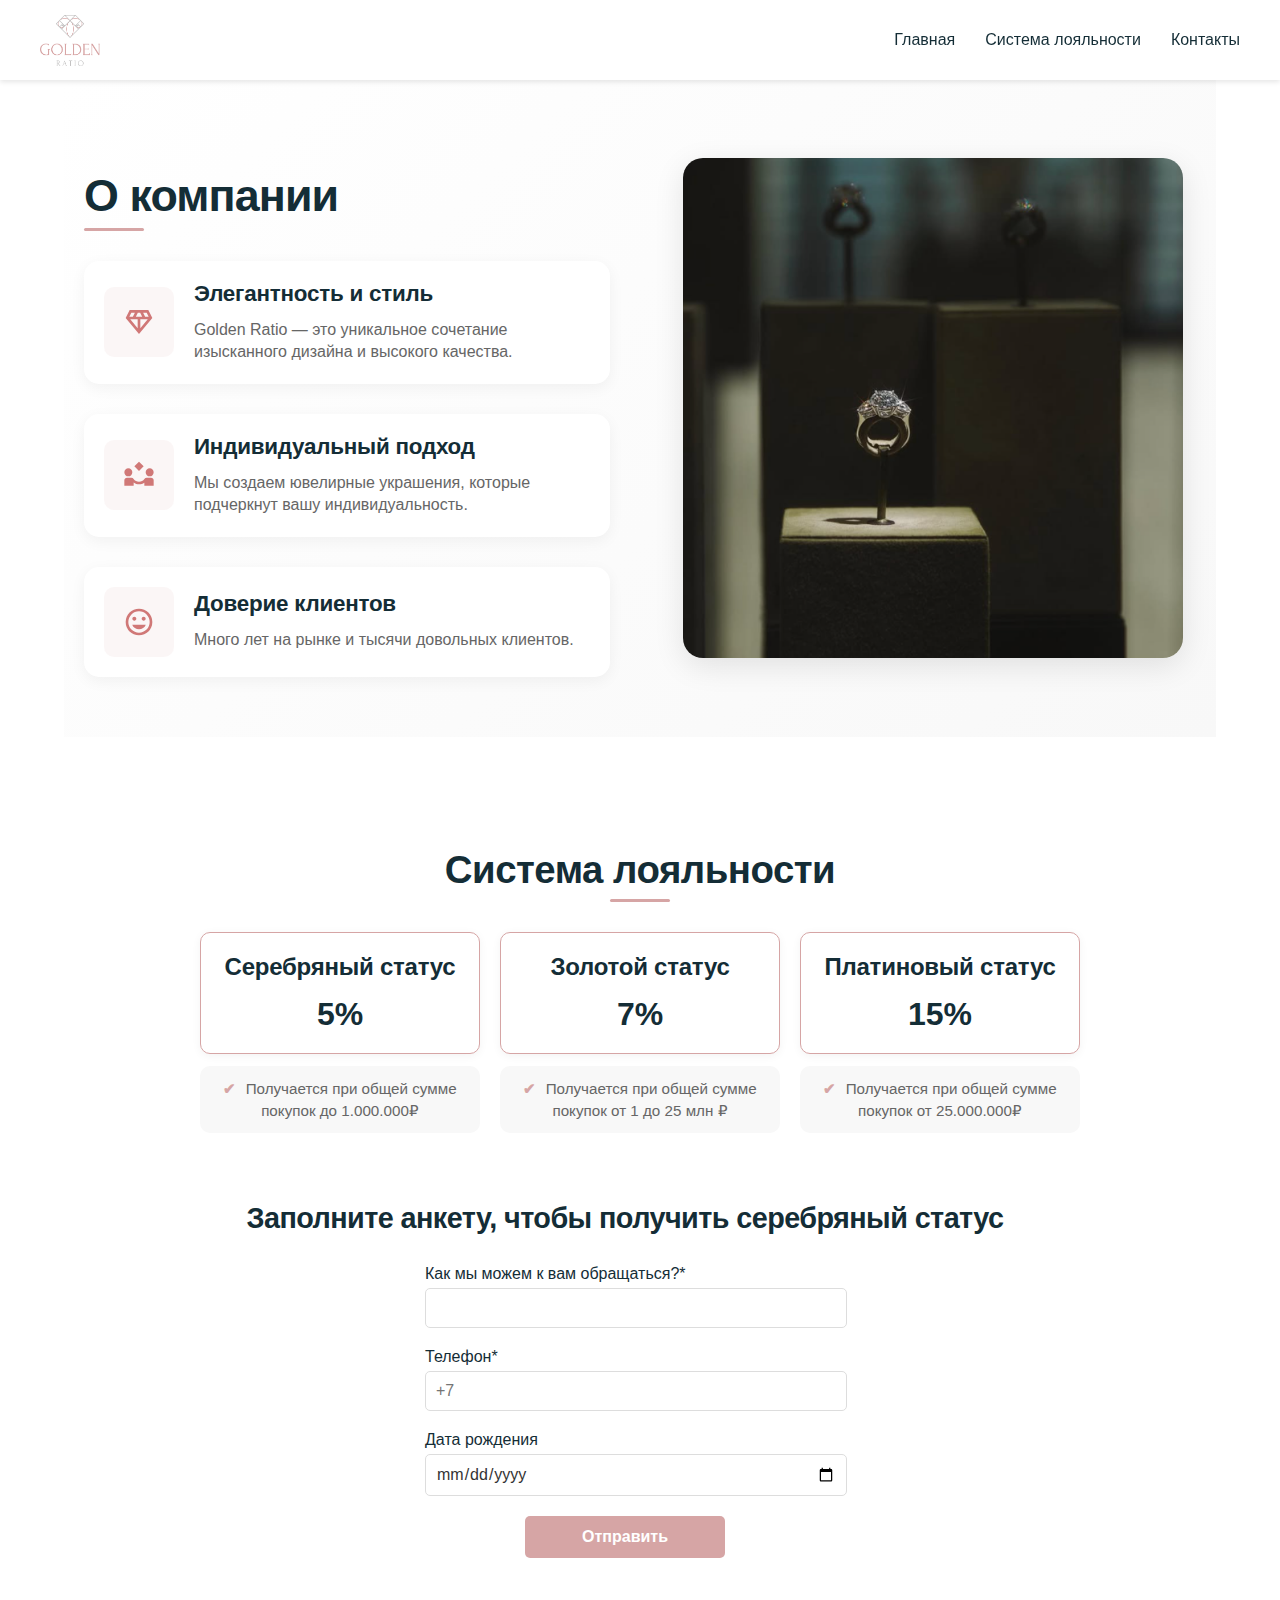
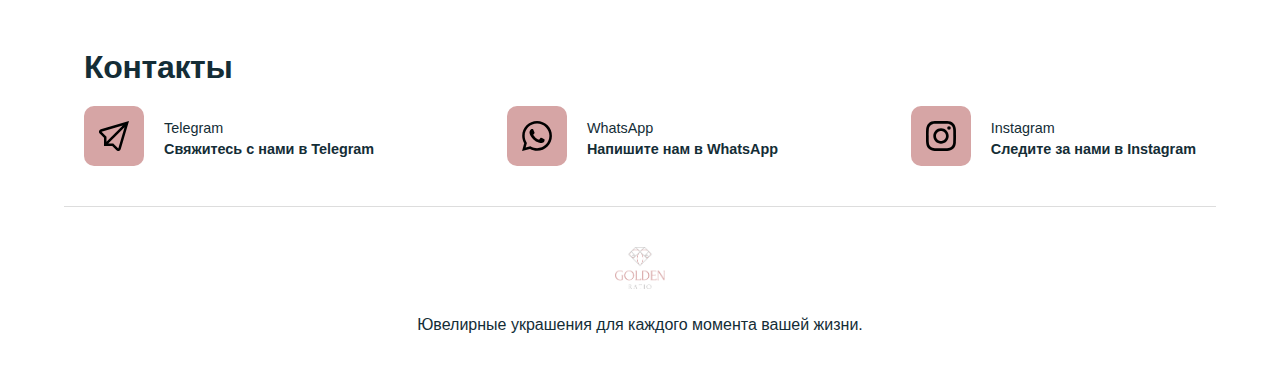
==== index.html @ 542e781c "first commit" ====
<!DOCTYPE html>
<html lang="ru">
<head>
  <meta charset="UTF-8">
  <meta name="viewport" content="width=device-width, initial-scale=1.0">
  <title>О компании</title>
  <link rel="stylesheet" href="styles.css">
</head>
<body>
  <div class="container">
    <header class="header">
        <div class="header-content">
          <div class="logo">
            <img src="images/logo.png" alt="Golden Ratio">
            <span class="company-name">Golden Ratio</span>
          </div>
          <nav class="desktop-nav">
            <ul>
              <li><a href="#main">Главная</a></li>
              <li><a href="#loyalty">Система лояльности</a></li>
              <li><a href="#contacts">Контакты</a></li>
            </ul>
          </nav>
          <div class="menu-button">
            <button id="menuToggle">
              <span></span>
            </button>
          </div>
        </div>
        <div class="mobile-nav">
          <ul>
            <li><a href="#main">Главная</a></li>
            <li><a href="#loyalty">Система лояльности</a></li>
            <li><a href="#contacts">Контакты</a></li>
          </ul>
        </div>
        <div class="header-line"></div>
      </header>
    <div id="main" class="about-section">
        <div class="about-content">
            <div class="text-content">
                <h1>О компании</h1>
                <div class="info-blocks">
                    <div class="info-block">
                        <div class="info-icon">
                            <img src="images/diamond_24dp_5F6368_FILL0_wght400_GRAD0_opsz24.svg" alt="Элегантность">
                        </div>
                        <div class="info-text">
                            <h2>Элегантность и стиль</h2>
                            <p>Golden Ratio — это уникальное сочетание изысканного дизайна и высокого качества.</p>
                        </div>
                    </div>
                    <div class="info-block">
                        <div class="info-icon">
                            <img src="images/partner_exchange_24dp_5F6368_FILL0_wght400_GRAD0_opsz24.svg" alt="Индивидуальность">
                        </div>
                        <div class="info-text">
                            <h2>Индивидуальный подход</h2>
                            <p>Мы создаем ювелирные украшения, которые подчеркнут вашу индивидуальность.</p>
                        </div>
                    </div>
                    <div class="info-block">
                        <div class="info-icon">
                            <img src="images/mood_24dp_5F6368_FILL0_wght400_GRAD0_opsz24.svg" alt="Доверие">
                        </div>
                        <div class="info-text">
                            <h2>Доверие клиентов</h2>
                            <p>Много лет на рынке и тысячи довольных клиентов.</p>
                        </div>
                    </div>
                </div>
            </div>
            <div class="image-content">
                <div class="image-wrapper">
                    <img src="images/Screenshot 2025-01-02 at 21.46.11.png" alt="Ювелирные украшения">
                </div>
            </div>
        </div>
    </div>
    <section id="loyalty" class="loyalty-system">
        <h2 class="loyalty-title">Система лояльности</h2>
        <div class="loyalty-cards">
            <div class="loyalty-card-wrapper">
                <div class="loyalty-card-status">
                    <h3>Серебряный статус</h3>
                    <p class="discount">5%</p>
                </div>
                <div class="loyalty-card-description">
                    <p class="condition"><span>✔</span> Получается при общей сумме покупок до 1.000.000₽</p>
                </div>
            </div>
            <div class="loyalty-card-wrapper">
                <div class="loyalty-card-status">
                    <h3>Золотой статус</h3>
                    <p class="discount">7%</p>
                </div>
                <div class="loyalty-card-description">
                    <p class="condition"><span>✔</span> Получается при общей сумме покупок от 1 до 25 млн ₽</p>
                </div>
            </div>
            <div class="loyalty-card-wrapper">
                <div class="loyalty-card-status">
                    <h3>Платиновый статус</h3>
                    <p class="discount">15%</p>
                </div>
                <div class="loyalty-card-description">
                    <p class="condition"><span>✔</span> Получается при общей сумме покупок от 25.000.000₽</p>
                </div>
            </div>
        </div>
    </section>
    <section class="form-section">
      <h3>Заполните анкету, чтобы получить серебряный статус</h3>
      <form id="loyalty-form" action="https://formspree.io/f/mzzzkdgv" method="POST" data-skip-handler>
        <div class="form-row">
          <label for="name">Как мы можем к вам обращаться?*</label>
          <input type="text" 
                 id="name" 
                 name="name" 
                 minlength="2"
                 required>
        </div>
        <div class="form-row">
          <label for="phone">Телефон*</label>
          <input type="tel" 
                 id="phone" 
                 name="phone" 
                 placeholder="+7" 
                 pattern="[\+]7[\s\-]?[(]?[0-9]{3}[)]?[\s\-]?[0-9]{3}[\s\-]?[0-9]{2}[\s\-]?[0-9]{2}"
                 title="Формат: +7XXXXXXXXXX" 
                 required>
        </div>
        <div class="form-row date-input">
          <label for="birthdate">Дата рождения</label>
          <input type="date" 
                 id="birthdate" 
                 name="birthdate">
        </div>
        <div class="submit-btn-container">
          <button type="submit" class="submit-btn">Отправить</button>
          <p id="form-response" style="margin-top: 10px;"></p>
        </div>
      </form>
  </section>
    <section id="contacts" class="contacts-section">
        <h2>Контакты</h2>
        <div class="contacts-container">
          <div class="contact-item">
            <div class="contact-icon">
              <img src="images/telegram.svg" alt="Telegram">
            </div>
            <div class="contact-details">
              <p class="contact-platform">Telegram</p>
              <a href="https://t.me/goldenratio2024" target="_blank">Свяжитесь с нами в Telegram</a>
            </div>
          </div>
          <div class="contact-item">
            <div class="contact-icon">
              <img src="images/whatsapp.svg" alt="WhatsApp">
            </div>
            <div class="contact-details">
              <p class="contact-platform">WhatsApp</p>
              <a href="https://api.whatsapp.com/send?phone=79143388588" target="_blank">Напишите нам в WhatsApp</a>
            </div>
          </div>
          <div class="contact-item">
            <div class="contact-icon">
              <img src="images/instagram.svg" alt="Instagram">
            </div>
            <div class="contact-details">
              <p class="contact-platform">Instagram</p>
              <a href="https://www.instagram.com/goldenratio_vl?igsh=MW0wamwzZ2x4a29ybg==" target="_blank">Следите за нами в Instagram</a>
            </div>
          </div>
        </div>
    </section>
    <footer class="footer">
        <div class="footer-content">
          <div class="footer-logo">
            <img src="images/logo.png" alt="Golden Ratio">
          </div>
          <div class="footer-text">
            <p>Ювелирные украшения для каждого момента вашей жизни.</p>
          </div>
        </div>
    </footer>
  </div>
  <script>
    document.getElementById('menuToggle').addEventListener('click', function() {
        document.querySelector('.mobile-nav').classList.toggle('active');
        this.classList.toggle('active');
    });
  
    // Закрытие меню при клике на ссылку
    document.querySelectorAll('.mobile-nav a').forEach(link => {
        link.addEventListener('click', function() {
            document.querySelector('.mobile-nav').classList.remove('active');
            document.getElementById('menuToggle').classList.remove('active');
        });
    });
  
    // Главная прокрутка
    document.querySelectorAll('a[href^="#"]').forEach(anchor => {
        anchor.addEventListener('click', function (e) {
            e.preventDefault();
            document.querySelector(this.getAttribute('href')).scrollIntoView({
                behavior: 'smooth'
            });
        });
    });
  
    async function handleSubmit(event) {
        event.preventDefault();
        
        const form = event.target;
        const formData = new FormData(form);
        
        // Проверяем корректность телефона
        const phone = formData.get('phone');
        const phoneRegex = /^\+7\s?\(?\d{3}\)?\s?\d{3}[-\s]?\d{2}[-\s]?\d{2}$/;
        if (!phoneRegex.test(phone)) {
            document.getElementById('form-response').textContent = 'Пожалуйста, введите корректный номер телефона';
            document.getElementById('form-response').style.color = 'red';
            return;
        }
        
        // Проверяем дату рождения
        const birthdate = new Date(formData.get('birthdate'));
        const today = new Date();
        if (birthdate > today) {
            document.getElementById('form-response').textContent = 'Дата рождения не может быть в будущем';
            document.getElementById('form-response').style.color = 'red';
            return;
        }
        
        // Форматируем данные для отправки
        const data = {
            name: formData.get('name'),
            phone: phone.replace(/[\s\(\)\-]/g, ''), // Очищаем телефон от форматирования
            birthdate: formData.get('birthdate'),
            timestamp: new Date().toISOString()
        };
        
        try {
            const response = await fetch('https://script.google.com/macros/s/AKfycbxX10Yj5JezGkRSWrQhfb4PeaM2GjzYd-GbhtMf48GP9LzfZZIUIXL72EquOSJwTKe6/exec', {
                method: 'POST',
                headers: {
                    'Content-Type': 'application/json',
                },
                body: JSON.stringify(data)
            });
            
            if (response.ok) {
                // Очищаем форму и показываем сообщение об успехе
                form.reset();
                document.getElementById('form-response').style.color = 'green';
                document.getElementById('form-response').textContent = 'Спасибо! Ваша заявка принята.';
                
                // Скрываем сообщение через 3 секунды
                setTimeout(() => {
                    document.getElementById('form-response').textContent = '';
                }, 3000);
            } else {
                const errorData = await response.text();
                throw new Error('Network response was not ok: ' + errorData);
            }
            
        } catch (error) {
            console.error('Error:', error);
            document.getElementById('form-response').style.color = 'red';
            document.getElementById('form-response').textContent = 'Произошла ошибка. Пожалуйста, попробуйте позже.';
        }
    }
  
    // Обработчик маски телефона
    document.getElementById('phone').addEventListener('input', function(e) {
        let value = e.target.value.replace(/\D/g, '');
        
        if (value.length === 0) {
            e.target.value = '+7';
            return;
        }
        
        if (value[0] === '7') {
            value = value.substring(1);
        }
        
        let formattedValue = '+7';
        
        if (value.length > 0) {
            formattedValue += ' (' + value.substring(0, 3);
        }
        if (value.length > 3) {
            formattedValue += ') ' + value.substring(3, 6);
        }
        if (value.length > 6) {
            formattedValue += '-' + value.substring(6, 8);
        }
        if (value.length > 8) {
            formattedValue += '-' + value.substring(8, 10);
        }
        
        e.target.value = formattedValue;
    });
  
    // Наблюдатель за появлением элементов
    const observer = new IntersectionObserver((entries) => {
        entries.forEach(entry => {
            if (entry.isIntersecting && window.innerWidth <= 768) {
                entry.target.classList.add('info-block-visible');
            }
        });
    }, {
        threshold: 0.2 // Элемент считается видимым, когда показано 20% его высоты
    });
  
    // Наблюдаем за всеми info-block
    document.querySelectorAll('.info-block').forEach(block => {
        observer.observe(block);
    });
  </script>
</body>
</html>
---- styles.css ----
/* Добавьте в начало файла */
:root {
    --primary-color: rgb(214, 165, 165);    /* Нежный розовый */
    --secondary-color: rgb(190, 189, 189);  /* Серый */
    --dark-color: rgb(20, 45, 54);         /* Тёмно-синий */
    --background-color: #fff;
    --text-color: var(--dark-color);
    --header-bg: #fff;
    --card-bg: #fff;
    --card-description-bg: rgba(214, 165, 165, 0.05);
    --border-color: var(--secondary-color);
    --shadow-color: rgba(20, 45, 54, 0.1);
    --hover-bg: rgba(214, 165, 165, 0.1);
}

/* Заменяем импорт шрифта */
@import url('https://fonts.googleapis.com/css2?family=Work+Sans:wght@300;400;500;600;700&display=swap');

body {
    margin: 0;
    font-family: 'Work Sans', sans-serif;
    font-weight: 400;
    background-color: #fff;
    color: var(--dark-color);
    display: flex;
    justify-content: center;
    align-items: center;
    min-height: 100vh;
}

.container {
    max-width: 1200px; /* Ограничение ширины */
    width: 90%; /* Запас по бокам */
    margin: 0 auto;
    padding-top: 80px;
}
/* Header */
.header {
    position: fixed;
    top: 0;
    left: 0;
    width: 100%;
    background-color: #fff;
    z-index: 1000;
    box-shadow: 0 2px 5px rgba(0, 0, 0, 0.1);
}

.header-content {
    position: relative;
    max-width: 1200px;
    margin: 0 auto;
    display: flex;
    justify-content: space-between;
    align-items: center;
    padding: 10px 20px;
}

.logo {
    display: flex;
    align-items: center;
    justify-content: center;
}

.logo img {
    width: 60px;
    height: 60px;
    object-fit: contain;
}

.company-name {
    display: none;
}

.menu-button button {
    background: none;
    border: none;
    padding: 8px;
    cursor: pointer;
    display: flex;
    align-items: center;
    justify-content: center;
    position: relative;
    width: 40px;
    height: 40px;
}

.menu-button button span {
    display: block;
    width: 24px;
    height: 2px;
    background-color: #333;
    position: relative;
    transition: all 0.3s ease-in-out;
}

.menu-button button span::before,
.menu-button button span::after {
    content: '';
    position: absolute;
    width: 24px;
    height: 2px;
    background-color: #333;
    transition: all 0.3s ease-in-out;
}

.menu-button button span::before {
    top: -4px;
}

.menu-button button span::after {
    top: 4px;
}

/* Анимация для активного состояния */
.menu-button button.active span {
    background-color: transparent;
}

.menu-button button.active span::before {
    transform: rotate(45deg);
}

.menu-button button.active span::after {
    transform: rotate(-45deg);
}

.menu-button img {
    width: 20px;
    height: auto;
}

.menu-button button:hover {
    background-color: var(--primary-color);
    color: #fff;
    border-color: var(--primary-color);
}

/* Адаптивность */
@media (max-width: 768px) {
    .company-name {
        font-size: 1.2rem;
    }

    .menu-button button {
        padding: 8px;
    }

    .logo img {
        width: 50px;
        height: 50px;
    }
}

/* Обновляем стили для секции о компании */
.about-section {
    padding: 60px 0;
    background: linear-gradient(135deg, #fff 0%, #f8f8f8 100%);
    margin-bottom: 40px;
}

.about-content {
    display: flex;
    align-items: center;
    gap: 60px;
    max-width: 1200px;
    margin: 0 auto;
    padding: 0 20px;
}

.text-content {
    flex: 1;
}

.text-content h1 {
    font-size: 2.8rem;
    color: var(--dark-color);
    margin-bottom: 40px;
    position: relative;
    font-family: 'Work Sans', sans-serif;
    font-weight: 600;
    letter-spacing: -0.02em;
}

.text-content h1::after {
    content: '';
    position: absolute;
    bottom: -10px;
    left: 0;
    width: 60px;
    height: 3px;
    background-color: var(--primary-color);
    border-radius: 2px;
}

.info-blocks {
    display: flex;
    flex-direction: column;
    gap: 30px;
}

.info-block {
    display: flex;
    align-items: center;
    gap: 20px;
    padding: 20px;
    background: #fff;
    border-radius: 15px;
    box-shadow: 0 4px 15px rgba(0, 0, 0, 0.05);
    transition: transform 0.3s ease;
}

.info-block:hover {
    transform: translateY(-5px);
}

.info-icon {
    min-width: 50px;
    height: 50px;
    display: flex;
    align-items: center;
    justify-content: center;
    background: rgba(214, 165, 165, 0.1);
    border-radius: 10px;
    padding: 10px;
}

.info-icon img {
    width: 32px;
    height: 32px;
    filter: invert(73%) sepia(12%) saturate(1090%) hue-rotate(314deg) brightness(97%) contrast(87%);
}

.info-block:hover .info-icon {
    background: var(--primary-color);
}

.info-block:hover .info-icon img {
    filter: brightness(0) invert(1);
}

.info-text {
    flex: 1;
    display: flex;
    flex-direction: column;
    justify-content: center;
}

.info-text h2 {
    font-size: 1.4rem;
    color: var(--dark-color);
    margin: 0 0 12px 0;
    text-align: left;
    font-family: 'Work Sans', sans-serif;
    font-weight: 600;
    letter-spacing: -0.01em;
}

.info-text p {
    font-size: 1rem;
    color: #666;
    line-height: 1.4;
    margin: 0;
    text-align: left;
}

.image-content {
    flex: 1;
    display: flex;
    justify-content: center;
    align-items: center;
}

.image-wrapper {
    position: relative;
    width: 100%;
    max-width: 500px;
    aspect-ratio: 1;
    border-radius: 20px;
    overflow: hidden;
    box-shadow: 0 8px 30px rgba(0, 0, 0, 0.1);
}

.image-wrapper img {
    width: 100%;
    height: 100%;
    object-fit: cover;
    transition: transform 0.5s ease;
}

.image-wrapper:hover img {
    transform: scale(1.05);
}

/* Адаптивность */
@media (max-width: 1024px) {
    .about-content {
        gap: 40px;
    }
}

@media (max-width: 768px) {
    .about-content {
        flex-direction: column-reverse;
        text-align: center;
    }

    .text-content h1::after {
        left: 50%;
        transform: translateX(-50%);
    }

    .info-block {
        flex-direction: column;
        align-items: center;
        padding: 25px;
    }

    .info-text {
        text-align: center;
    }

    .info-text h2,
    .info-text p {
        text-align: center;
    }

    .info-icon {
        margin-bottom: 8px;
    }

    .image-wrapper {
        max-width: 400px;
    }
}

@media (max-width: 480px) {
    .about-section {
        padding: 40px 0;
    }

    .text-content h1 {
        font-size: 2.2rem;
    }

    .info-block {
        padding: 15px;
    }
}

/* Секция лояльности */
.loyalty-system {
    text-align: center;
    padding: 40px 20px;
}

.loyalty-title {
    font-size: 2.8rem;
    margin-bottom: 40px;
    color: var(--dark-color);
    position: relative;
    font-weight: 700;
    font-family: 'Work Sans', sans-serif;
    font-weight: 600;
    letter-spacing: -0.02em;
}

.loyalty-title::after {
    content: '';
    position: absolute;
    bottom: -10px;
    left: 50%;
    transform: translateX(-50%);
    width: 60px;
    height: 3px;
    background-color: var(--primary-color);
    border-radius: 2px;
}

.loyalty-cards {
    display: flex;
    justify-content: center;
    gap: 20px;
    flex-wrap: wrap;
    max-width: 80%;
    margin: 0 auto;
}

.loyalty-card-wrapper {
    flex: 1 1 250px;
    max-width: 280px;
    display: flex;
    flex-direction: column;
    gap: 12px;
}

.loyalty-card-status {
    background: #fff;
    border-radius: 10px;
    padding: 20px 15px;
    box-shadow: 0 2px 10px rgba(0, 0, 0, 0.05);
    transition: transform 0.3s ease;
    border: 1px solid var(--primary-color);
}

.loyalty-card-status h3 {
    font-size: 1.5rem;
    color: var(--dark-color);
    margin: 0 0 15px 0;
    font-weight: 600;
    font-family: 'Work Sans', sans-serif;
    font-weight: 600;
    letter-spacing: -0.01em;
}

.loyalty-card-status .discount {
    font-size: 2rem;
    font-weight: 700;
    margin: 0;
    font-family: 'Work Sans', sans-serif;
    font-weight: 700;
}

.loyalty-card-description {
    background: #f8f8f8;
    border-radius: 10px;
    padding: 12px;
    transition: transform 0.3s ease;
}

.loyalty-card-description .condition {
    color: #666;
    font-size: 0.95rem;
    line-height: 1.4;
    margin: 0;
}

.loyalty-card-description .condition span {
    color: var(--primary-color);
    margin-right: 5px;
    font-weight: 600;
}

/* Адаптивность */
@media (max-width: 768px) {
    .loyalty-cards {
        flex-direction: column;
        align-items: center;
        gap: 20px;
    }

    .loyalty-card-wrapper {
        width: 100%;
    }
}

/* Секция формы */
.form-section {
    padding: 0px 30px 0px 0px;
    background-color: #fff;
}

.form-section h3 {
    text-align: center;
    font-size: 1.4rem;
    margin-bottom: 30px;
    color: var(--text-color);
    font-weight: 600;
    position: relative;
    font-family: 'Work Sans', sans-serif;
    font-weight: 600;
    letter-spacing: -0.02em;
}

form {
    max-width: 80%;
    margin: 0 auto;
    display: flex;
    flex-direction: column;
    align-items: center;
    gap: 20px;
    width: 100%;
}

.form-row {
    display: flex;
    flex-direction: column;
    gap: 5px;
    width: 100%;
    max-width: 400px;
}

label {
    font-size: 1rem;
    color: var(--subtext-color);
    font-weight: 500;
}

input {
    font-size: 1rem;
    padding: 10px;
    border: 1px solid #ddd;
    border-radius: 5px;
    width: 100%;
    background-color: #fff;
    color: #333;
    font-family: 'Montserrat', sans-serif;
    font-weight: 400;
}

input:focus {
    outline: none;
    border-color: var(--primary-color);
}

/* Обновляем стили кнопки отправки */
.submit-btn {
    background-color: var(--primary-color);
    color: #fff;
    font-size: 1rem;
    padding: 12px 20px;
    border: none;
    border-radius: 5px;
    cursor: pointer;
    font-weight: 600;
    width: 200px; /* Фиксированная ширина на десктопе */
    margin: 0 auto; /* Центрирование на десктопе */
    font-family: 'Work Sans', sans-serif;
    font-weight: 600;
    letter-spacing: 0;
}

.submit-btn:hover {
    background-color: var(--dark-color);
}

/* Медиа-запросы для адаптивности */
@media (max-width: 768px) {
    form {
        max-width: 90%;
        align-items: flex-start;
    }

    .form-row {
        width: 100%;
        max-width: none;
    }

    .submit-btn {
        width: 50%; /* Ширина 50% от родителя на мобильных */
        margin: 0; /* Убираем центрирование */
        padding: 12px 0; /* Корректируем padding */
        min-width: 150px; /* Минимальная ширина кнопки */
    }
}

/* Обновляем стили для мобильных устройств */
@media (max-width: 768px) {
    .submit-btn {
        align-self: flex-start;
    }
}

@media (max-width: 480px) {
    .submit-btn {
        width: 50%;
    }
}

/* Адаптивность */
@media (max-width: 768px) {
    form {
        width: 100%;
    }
}

/* Секция контактов */
.contacts-section {
    text-align: left;
    padding: 40px 20px;
}

.contacts-section h2 {
    font-size: 2rem;
    margin-bottom: 20px;
    color: var(--text-color);
}

.contacts-container {
    display: flex;
    flex-wrap: wrap;
    gap: 20px;
    justify-content: space-between;
}

.contact-item {
    display: flex;
    align-items: flex-start;
    gap: 20px;
    max-width: 300px;
}

.contact-icon {
    background-color: var(--primary-color);
    width: 60px;
    height: 60px;
    display: flex;
    align-items: center;
    justify-content: center;
    border-radius: 10px;
}

.contact-icon img {
    width: 50%;
    height: 50%;
}

.contact-details {
    display: flex;
    flex-direction: column;
}

.contact-platform {
    font-size: 0.9rem;
    color: var(--subtext-color);
    margin-bottom: 5px;
    font-weight: 500;
}

.contact-details a {
    font-size: 0.9rem;
    text-decoration: none;
    font-weight: 600;
    color: var(--text-color);
}

.contact-details a:hover {
    text-decoration: underline;
    color: #444;
}

/* Адаптивность */
@media (max-width: 768px) {
    .contacts-container {
        flex-direction: column;
        align-items: flex-start;
        gap: 15px;
    }
}

/* Футер */
.footer {
    background-color: #fff;
    padding: 40px 20px;
    border-top: 1px solid #ddd;
    text-align: center;
}

.footer-content {
    max-width: 800px;
    margin: 0 auto;
    display: flex;
    flex-direction: column;
    align-items: center;
    gap: 20px;
}

.footer-logo img {
    width: 50px;
    height: auto;
}

.footer-text h2 {
    font-size: 1.5rem;
    font-weight: 600;
    color: var(--text-color);
    margin: 10px 0;
}

.footer-text p {
    font-size: 1rem;
    color: var(--subtext-color);
    line-height: 1.5;
    margin: 0;
    font-weight: 300;
}

/* Адаптивность */
@media (max-width: 768px) {
    .footer-content {
        text-align: center;
    }
}

/* Стили для десктопной навигации */
.desktop-nav {
    display: flex;
    align-items: center;
}

.desktop-nav ul {
    display: flex;
    list-style: none;
    margin: 0;
    padding: 0;
    gap: 30px;
}

.desktop-nav a {
    text-decoration: none;
    color: var(--dark-color);
    font-size: 1rem;
    transition: color 0.3s;
    font-weight: 500;
    letter-spacing: 0.2px;
    font-family: 'Work Sans', sans-serif;
    font-weight: 500;
    letter-spacing: 0;
}

.desktop-nav a:hover {
    color: var(--primary-color);
}

/* Стли для мобильной навигации */
.mobile-nav {
    display: none;
    position: fixed;
    top: 85px;
    left: 50%;
    transform: translateX(-50%) translateY(-150%);
    width: 90%;
    max-width: 400px;
    background-color: var(--header-bg);
    padding: 10px;
    border-radius: 16px;
    box-shadow: 0 4px 20px rgba(0, 0, 0, 0.15);
    transition: transform 0.3s ease-in-out;
    z-index: 999;
}

.mobile-nav.active {
    transform: translateX(-50%) translateY(0);
}

.mobile-nav ul {
    list-style: none;
    margin: 0;
    padding: 10px;
    background: #fff;
    border-radius: 12px;
}

.mobile-nav li {
    margin: 5px 0;
    padding: 0;
    border-radius: 8px;
    overflow: hidden;
}

.mobile-nav a {
    text-decoration: none;
    color: var(--dark-color);
    font-size: 1.1rem;
    display: block;
    padding: 15px 20px;
    transition: all 0.3s;
    border-radius: 8px;
    font-weight: 500;
}

.mobile-nav a:hover {
    background-color: var(--hover-bg);
}

/* Обновляем стили кнопки меню */
.menu-button button {
    background: none;
    border: none;
    padding: 0;
    cursor: pointer;
    display: flex;
    align-items: center;
    justify-content: center;
    position: relative;
    width: 40px;
    height: 40px;
    border-radius: 8px;
    transition: background-color 0.3s;
}

.menu-button button:hover {
    background-color: var(--primary-color);
}

.menu-button button span,
.menu-button button span::before,
.menu-button button span::after {
    width: 24px;
    height: 2px;
    background-color: #333;
    border-radius: 2px;
    transition: all 0.3s ease-in-out;
}

.menu-button button span {
    position: relative;
}

.menu-button button span::before,
.menu-button button span::after {
    content: '';
    position: absolute;
    left: 0;
}

.menu-button button span::before {
    top: -6px;
}

.menu-button button span::after {
    top: 6px;
}

/* Оновляем анимацию дя активного состояния */
.menu-button button.active span {
    background-color: transparent;
}

.menu-button button.active span::before {
    top: 0;
    transform: rotate(45deg);
}

.menu-button button.active span::after {
    top: 0;
    transform: rotate(-45deg);
}

/* Медиа-запросы */
@media (max-width: 768px) {
    .desktop-nav {
        display: none;
    }

    .menu-button {
        display: block;
    }

    .mobile-nav {
        display: block;
    }
}

/* Удаляем стили для кнопки темы */
.theme-toggle {
    display: none;
}

/* Улучшаем адаптивность */
@media (max-width: 768px) {
    .mobile-nav {
        width: 95%;
        max-width: 350px;
        top: 80px;
    }

    .mobile-nav ul {
        padding: 5px;
    }

    .mobile-nav a {
        padding: 12px 15px;
        font-size: 1rem;
    }

    .container {
        width: 95%;
        padding-top: 70px;
    }
}

/* Добавляем стили для очень маленьких экранов */
@media (max-width: 360px) {
    .mobile-nav {
        width: 100%;
        border-radius: 12px;
        top: 75px;
    }

    .company-name {
        font-size: 1rem;
    }

    .menu-button button {
        width: 35px;
        height: 35px;
    }
}

/* Скрываем кнопку меню по умолчанию */
.menu-button {
    display: none;
}

/* Показываем кнопку меню только на мобильных устройствах */
@media (max-width: 768px) {
    .desktop-nav {
        display: none;
    }

    .menu-button {
        display: block;
    }

    .mobile-nav {
        display: block;
    }
}

/* Обновляем размер шрифтов */
h1 {
    font-weight: 700;
    font-size: 2.8rem;
    letter-spacing: -0.5px;
}

h2 {
    font-weight: 600;
    font-size: 2.2rem;
    letter-spacing: -0.3px;
}

h3 {
    font-weight: 500;
    font-size: 1.8rem;
    letter-spacing: -0.2px;
}

/* Обновляем размеры всех основных заголовков */
h1, .loyalty-title {
    font-size: 2.4rem;
    font-weight: 700;
    letter-spacing: -0.5px;
    color: var(--dark-color);
    position: relative;
}

/* Стили для подзаголовка формы */
.form-section h3 {
    font-size: 1.8rem;
    text-align: center;
    margin-bottom: 30px;
    color: var(--text-color);
    font-weight: 600;
    position: relative;
}

/* Медиа-запросы для адаптивности заголовков */
@media (max-width: 768px) {
    h1, .loyalty-title {
        font-size: 2rem;
    }

    .form-section h3 {
        font-size: 1.6rem;
    }
}

@media (max-width: 480px) {
    h1, .loyalty-title {
        font-size: 1.8rem;
    }

    .form-section h3 {
        font-size: 1.4rem;
    }
}

/* Добавляем эффект при наведении */
.loyalty-card-wrapper:hover .loyalty-card-status,
.loyalty-card-wrapper:hover .loyalty-card-description {
    transform: translateY(-5px);
}

/* Обновляем медиа-запросы */
@media (max-width: 768px) {
    form {
        max-width: 90%;
    }

    .loyalty-cards {
        max-width: 90%;
    }
}

/* Обновляем стили для галочек */
.loyalty-card-description .condition span {
    color: var(--primary-color);
    margin-right: 5px;
    font-weight: 600;
}

/* Обновляем стили формы */
.form-row {
    display: flex;
    flex-direction: column;
    gap: 5px;
    width: 50%;
    margin: 0 auto;
}

/* Специальные стили для поля даты */
.form-row.date-input {
    width: 50%;
}

/* Медиа-запросы для адаптивности формы */
@media (max-width: 768px) {
    .form-row {
        width: 100%;
        align-self: flex-start;
    }

    .form-row.date-input {
        width: 100%;
        align-self: flex-start;
    }

    .submit-btn {
        align-self: flex-start;
    }
}

/* Добавляем стили для анимации появления блоков на мобильных устройствах */
@media (max-width: 768px) {
    .info-block {
        opacity: 0;
        transform: translateY(20px);
        transition: opacity 0.5s ease, transform 0.5s ease;
    }

    .info-block-visible {
        opacity: 1;
        transform: translateY(0);
    }

    /* Добавляем задержку для последовательного появления блоков */
    .info-block:nth-child(1) {
        transition-delay: 0.1s;
    }

    .info-block:nth-child(2) {
        transition-delay: 0.2s;
    }

    .info-block:nth-child(3) {
        transition-delay: 0.3s;
    }

    /* При наведении сохраняем эффект подъема */
    .info-block-visible:hover {
        transform: translateY(-5px);
    }
}

/* Добавляем стили для контейнера кнопки и сообщения */
.submit-btn-container {
    width: 100%;
    max-width: 400px;
    margin: 0 auto;
    display: flex;
    flex-direction: column;
    align-items: center; /* Для десктопной версии */
}

/* Обновляем стили для сообщения после отправки */
#form-response {
    margin-top: 10px;
    font-size: 0.9rem;
    text-align: left;
    width: 200px; /* Такая же ширина как у кнопки */
}

/* Медиа-запросы для адаптивности */
@media (max-width: 768px) {
    .submit-btn-container {
        align-items: flex-start; /* Для мобильной версии */
    }

    #form-response {
        width: 50%; /* Такая же ширина как у кнопки на мобильных */
        min-width: 150px;
    }
}
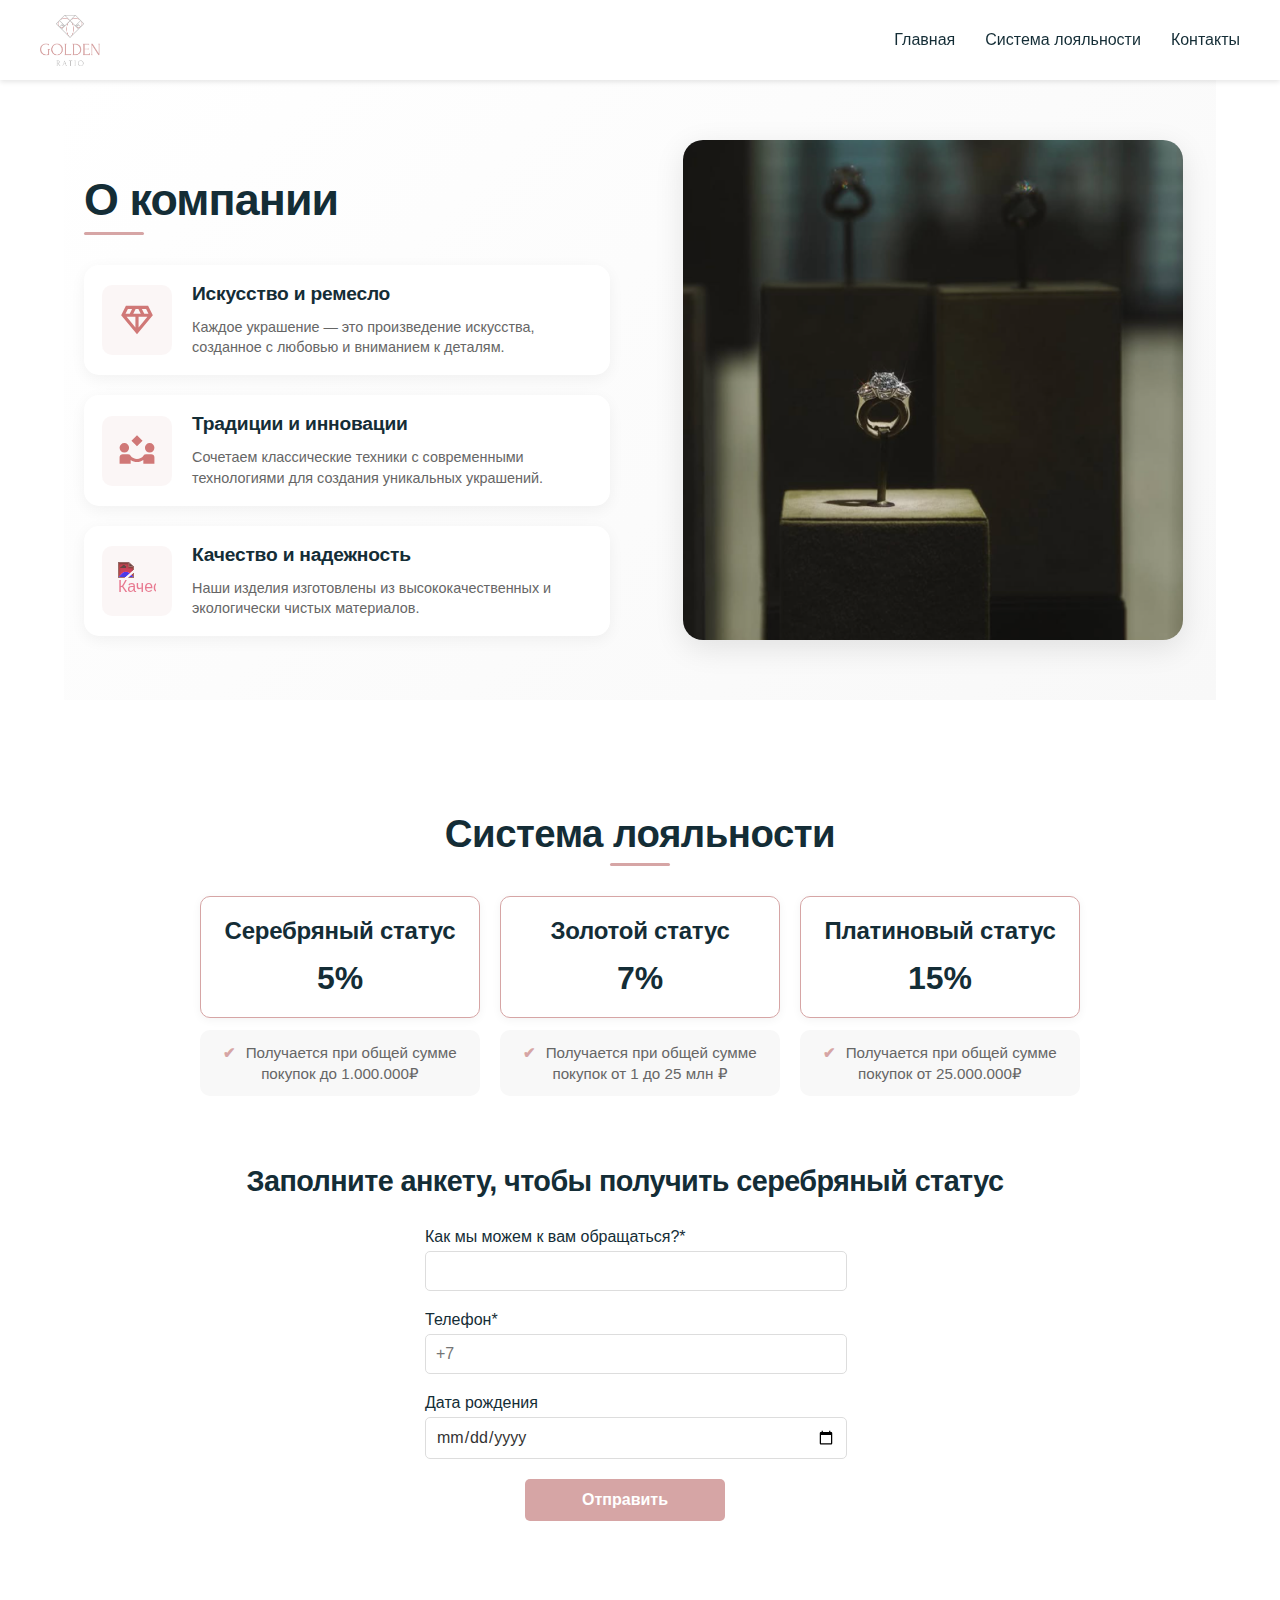
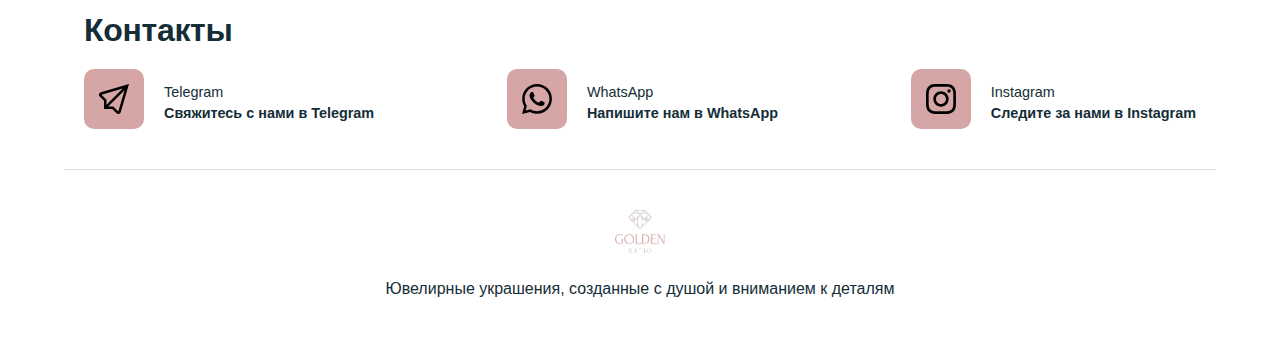
==== commit ba707b77: "Add files via upload" ====
--- a/index.html
+++ b/index.html
@@ -43,29 +43,29 @@
                 <div class="info-blocks">
                     <div class="info-block">
                         <div class="info-icon">
-                            <img src="images/diamond_24dp_5F6368_FILL0_wght400_GRAD0_opsz24.svg" alt="Элегантность">
+                            <img src="images/diamond_24dp_5F6368_FILL0_wght400_GRAD0_opsz24.svg" alt="Искусство">
                         </div>
                         <div class="info-text">
-                            <h2>Элегантность и стиль</h2>
-                            <p>Golden Ratio — это уникальное сочетание изысканного дизайна и высокого качества.</p>
+                            <h2>Искусство и ремесло</h2>
+                            <p>Каждое украшение — это произведение искусства, созданное с любовью и вниманием к деталям.</p>
                         </div>
                     </div>
                     <div class="info-block">
                         <div class="info-icon">
-                            <img src="images/partner_exchange_24dp_5F6368_FILL0_wght400_GRAD0_opsz24.svg" alt="Индивидуальность">
+                            <img src="images/partner_exchange_24dp_5F6368_FILL0_wght400_GRAD0_opsz24.svg" alt="Традиции">
                         </div>
                         <div class="info-text">
-                            <h2>Индивидуальный подход</h2>
-                            <p>Мы создаем ювелирные украшения, которые подчеркнут вашу индивидуальность.</p>
+                            <h2>Традиции и инновации</h2>
+                            <p>Сочетаем классические техники с современными технологиями для создания уникальных украшений.</p>
                         </div>
                     </div>
                     <div class="info-block">
                         <div class="info-icon">
-                            <img src="images/mood_24dp_5F6368_FILL0_wght400_GRAD0_opsz24.svg" alt="Доверие">
+                            <img src="images/quality.svg" alt="Качество">
                         </div>
                         <div class="info-text">
-                            <h2>Доверие клиентов</h2>
-                            <p>Много лет на рынке и тысячи довольных клиентов.</p>
+                            <h2>Качество и надежность</h2>
+                            <p>Наши изделия изготовлены из высококачественных и экологически чистых материалов.</p>
                         </div>
                     </div>
                 </div>
@@ -110,38 +110,38 @@
         </div>
     </section>
     <section class="form-section">
-      <h3>Заполните анкету, чтобы получить серебряный статус</h3>
-      <form id="loyalty-form" action="https://formspree.io/f/mzzzkdgv" method="POST" data-skip-handler>
-        <div class="form-row">
-          <label for="name">Как мы можем к вам обращаться?*</label>
-          <input type="text" 
-                 id="name" 
-                 name="name" 
-                 minlength="2"
-                 required>
-        </div>
-        <div class="form-row">
-          <label for="phone">Телефон*</label>
-          <input type="tel" 
-                 id="phone" 
-                 name="phone" 
-                 placeholder="+7" 
-                 pattern="[\+]7[\s\-]?[(]?[0-9]{3}[)]?[\s\-]?[0-9]{3}[\s\-]?[0-9]{2}[\s\-]?[0-9]{2}"
-                 title="Формат: +7XXXXXXXXXX" 
-                 required>
-        </div>
-        <div class="form-row date-input">
-          <label for="birthdate">Дата рождения</label>
-          <input type="date" 
-                 id="birthdate" 
-                 name="birthdate">
-        </div>
-        <div class="submit-btn-container">
-          <button type="submit" class="submit-btn">Отправить</button>
-          <p id="form-response" style="margin-top: 10px;"></p>
-        </div>
-      </form>
-  </section>
+        <h3>Заполните анкету, чтобы получить серебряный статус</h3>
+        <form id="loyalty-form" onsubmit="handleSubmit(event)">
+          <div class="form-row">
+            <label for="name">Как мы можем к вам обращаться?*</label>
+            <input type="text" 
+                   id="name" 
+                   name="name" 
+                   minlength="2"
+                   required>
+          </div>
+          <div class="form-row">
+            <label for="phone">Телефон*</label>
+            <input type="tel" 
+                   id="phone" 
+                   name="phone" 
+                   placeholder="+7" 
+                   pattern="[\+]7[\s\-]?[(]?[0-9]{3}[)]?[\s\-]?[0-9]{3}[\s\-]?[0-9]{2}[\s\-]?[0-9]{2}"
+                   title="Формат: +7XXXXXXXXXX" 
+                   required>
+          </div>
+          <div class="form-row date-input">
+            <label for="birthdate">Дата рождения</label>
+            <input type="date" 
+                   id="birthdate" 
+                   name="birthdate">
+          </div>
+          <div class="submit-btn-container">
+            <button type="submit" class="submit-btn">Отправить</button>
+            <p id="form-response" style="margin-top: 10px;"></p>
+          </div>
+        </form>
+    </section>
     <section id="contacts" class="contacts-section">
         <h2>Контакты</h2>
         <div class="contacts-container">
@@ -180,7 +180,7 @@
             <img src="images/logo.png" alt="Golden Ratio">
           </div>
           <div class="footer-text">
-            <p>Ювелирные украшения для каждого момента вашей жизни.</p>
+            <p>Ювелирные украшения, созданные с душой и вниманием к деталям</p>
           </div>
         </div>
     </footer>
--- a/styles.css
+++ b/styles.css
@@ -195,14 +195,14 @@
 .info-blocks {
     display: flex;
     flex-direction: column;
-    gap: 30px;
+    gap: 20px;
 }
 
 .info-block {
     display: flex;
     align-items: center;
     gap: 20px;
-    padding: 20px;
+    padding: 18px;
     background: #fff;
     border-radius: 15px;
     box-shadow: 0 4px 15px rgba(0, 0, 0, 0.05);
@@ -225,8 +225,8 @@
 }
 
 .info-icon img {
-    width: 32px;
-    height: 32px;
+    width: 38px;
+    height: 38px;
     filter: invert(73%) sepia(12%) saturate(1090%) hue-rotate(314deg) brightness(97%) contrast(87%);
 }
 
@@ -246,7 +246,7 @@
 }
 
 .info-text h2 {
-    font-size: 1.4rem;
+    font-size: 1.2rem;
     color: var(--dark-color);
     margin: 0 0 12px 0;
     text-align: left;
@@ -256,7 +256,7 @@
 }
 
 .info-text p {
-    font-size: 1rem;
+    font-size: 0.9rem;
     color: #666;
     line-height: 1.4;
     margin: 0;
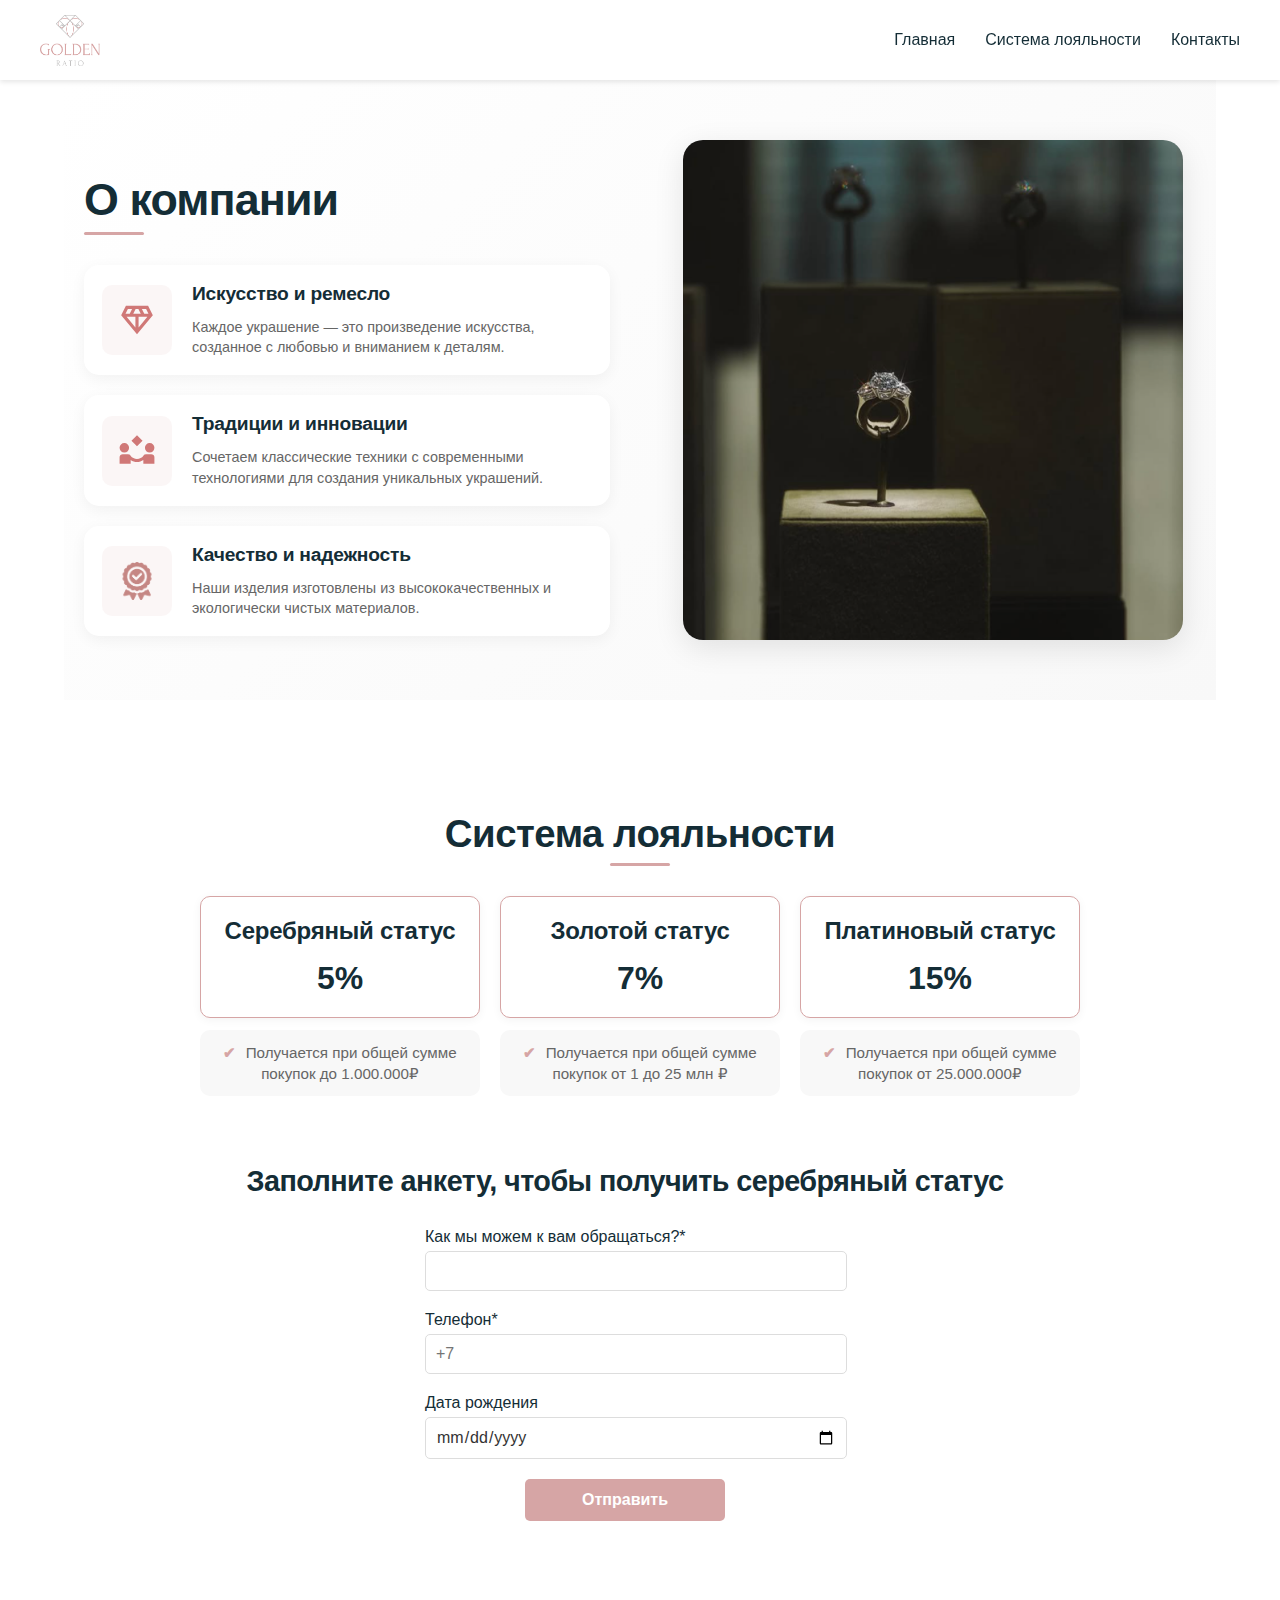
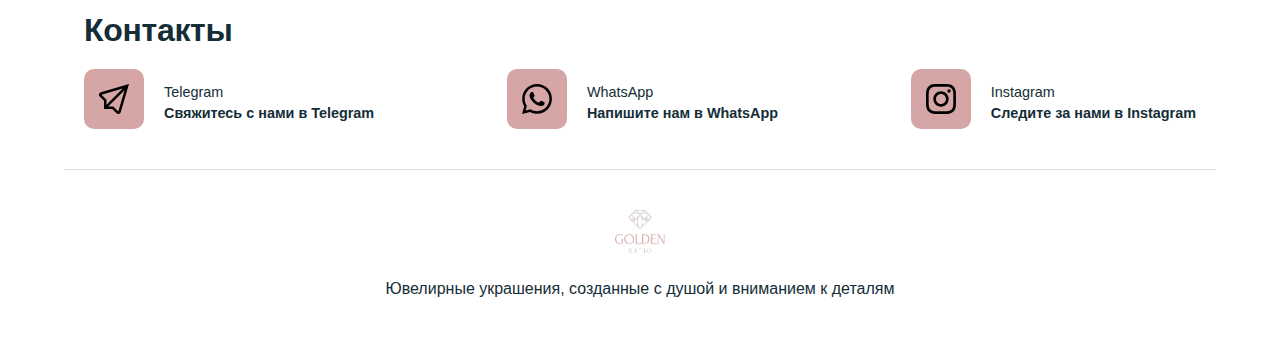
==== commit 3e43b2cb: "Update index.html" ====
--- a/index.html
+++ b/index.html
@@ -61,7 +61,7 @@
                     </div>
                     <div class="info-block">
                         <div class="info-icon">
-                            <img src="images/quality.svg" alt="Качество">
+                            <img src="images/quality.png" alt="Качество">
                         </div>
                         <div class="info-text">
                             <h2>Качество и надежность</h2>
@@ -320,4 +320,4 @@
     });
   </script>
 </body>
-</html>+</html>
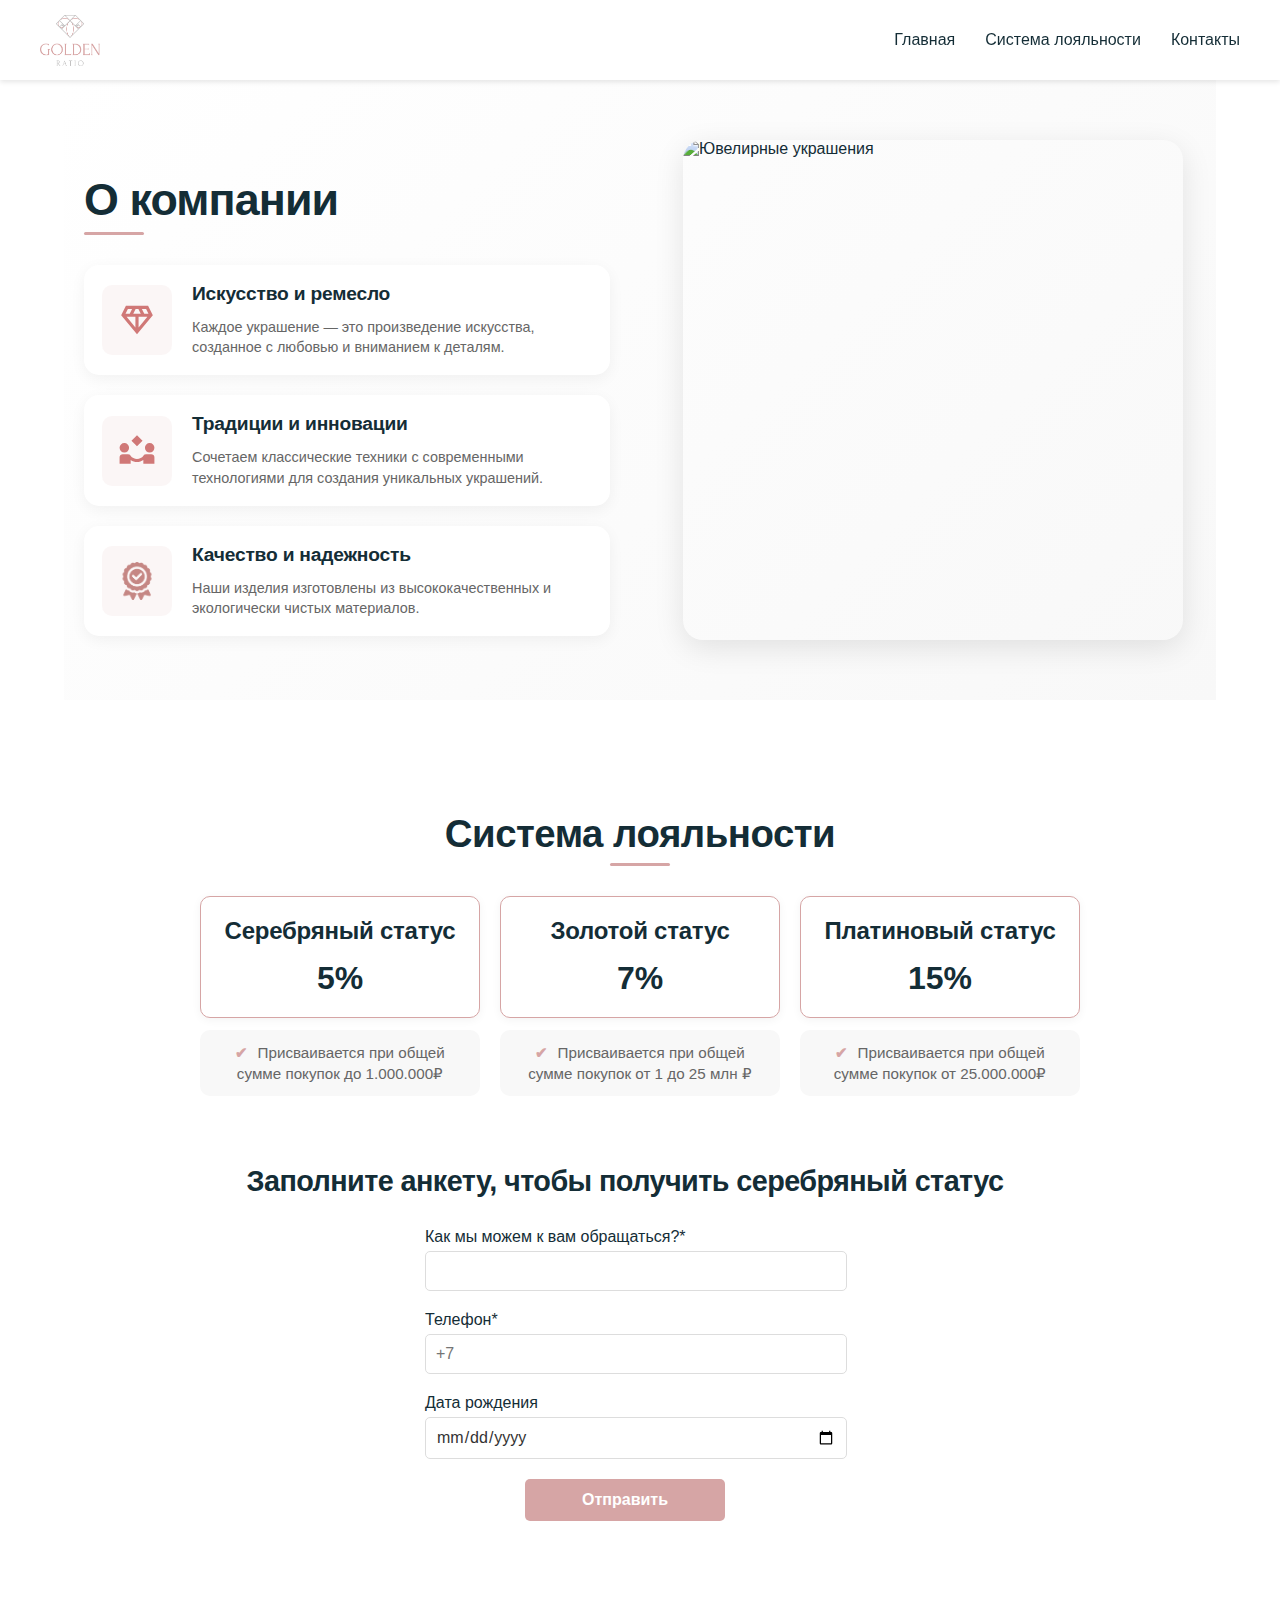
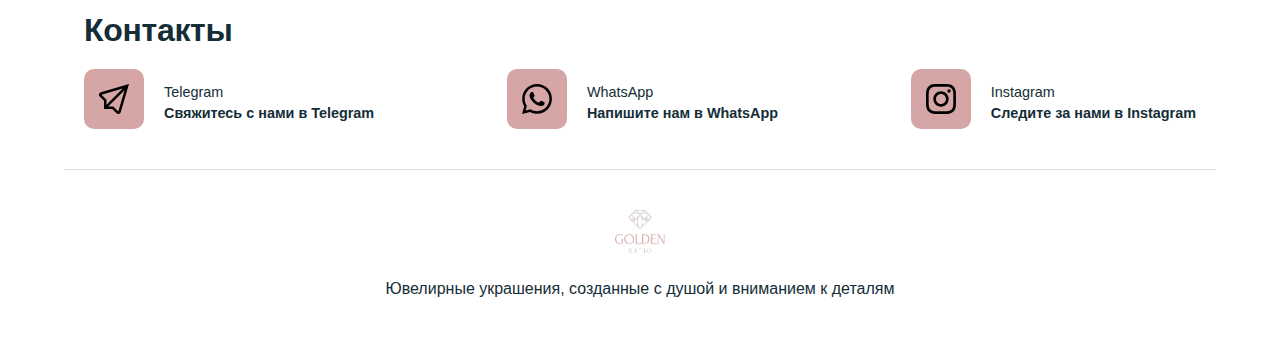
==== commit 8b9b90f5: "Believe" ====
--- a/index.html
+++ b/index.html
@@ -72,7 +72,7 @@
             </div>
             <div class="image-content">
                 <div class="image-wrapper">
-                    <img src="images/Screenshot 2025-01-02 at 21.46.11.png" alt="Ювелирные украшения">
+                    <img src="images/gallery.jpg" alt="Ювелирные украшения">
                 </div>
             </div>
         </div>
@@ -86,7 +86,7 @@
                     <p class="discount">5%</p>
                 </div>
                 <div class="loyalty-card-description">
-                    <p class="condition"><span>✔</span> Получается при общей сумме покупок до 1.000.000₽</p>
+                    <p class="condition"><span>✔</span> Присваивается при общей сумме покупок до 1.000.000₽</p>
                 </div>
             </div>
             <div class="loyalty-card-wrapper">
@@ -95,7 +95,7 @@
                     <p class="discount">7%</p>
                 </div>
                 <div class="loyalty-card-description">
-                    <p class="condition"><span>✔</span> Получается при общей сумме покупок от 1 до 25 млн ₽</p>
+                    <p class="condition"><span>✔</span> Присваивается при общей сумме покупок от 1 до 25 млн ₽</p>
                 </div>
             </div>
             <div class="loyalty-card-wrapper">
@@ -104,7 +104,7 @@
                     <p class="discount">15%</p>
                 </div>
                 <div class="loyalty-card-description">
-                    <p class="condition"><span>✔</span> Получается при общей сумме покупок от 25.000.000₽</p>
+                    <p class="condition"><span>✔</span> Присваивается при общей сумме покупок от 25.000.000₽</p>
                 </div>
             </div>
         </div>
@@ -150,8 +150,8 @@
               <img src="images/telegram.svg" alt="Telegram">
             </div>
             <div class="contact-details">
-              <p class="contact-platform">Telegram</p>
-              <a href="https://t.me/goldenratio2024" target="_blank">Свяжитесь с нами в Telegram</a>
+              <a href="https://t.me/goldenratio2024" target="_blank"><p class="contact-platform">Telegram</p>
+              Свяжитесь с нами в Telegram</a>
             </div>
           </div>
           <div class="contact-item">
@@ -159,8 +159,8 @@
               <img src="images/whatsapp.svg" alt="WhatsApp">
             </div>
             <div class="contact-details">
-              <p class="contact-platform">WhatsApp</p>
-              <a href="https://api.whatsapp.com/send?phone=79143388588" target="_blank">Напишите нам в WhatsApp</a>
+              <a href="https://api.whatsapp.com/send?phone=79143388588" target="_blank"><p class="contact-platform">WhatsApp</p>
+              Напишите нам в WhatsApp</a>
             </div>
           </div>
           <div class="contact-item">
@@ -168,8 +168,8 @@
               <img src="images/instagram.svg" alt="Instagram">
             </div>
             <div class="contact-details">
-              <p class="contact-platform">Instagram</p>
-              <a href="https://www.instagram.com/goldenratio_vl?igsh=MW0wamwzZ2x4a29ybg==" target="_blank">Следите за нами в Instagram</a>
+              <a href="https://www.instagram.com/goldenratio_vl?igsh=MW0wamwzZ2x4a29ybg==" target="_blank"><p class="contact-platform">Instagram</p>
+              Следите за нами в Instagram</a>
             </div>
           </div>
         </div>
@@ -242,7 +242,7 @@
         };
         
         try {
-            const response = await fetch('https://script.google.com/macros/s/AKfycbxX10Yj5JezGkRSWrQhfb4PeaM2GjzYd-GbhtMf48GP9LzfZZIUIXL72EquOSJwTKe6/exec', {
+            const response = await fetch('https://script.google.com/macros/s/AKfycbw_d8Ooho1o5y3Iy9fXozXg6gTYt8OsKWIOlYKWxMckw9NVzGI1Uqtae05iCq5UXD0F/exec', {
                 method: 'POST',
                 headers: {
                     'Content-Type': 'application/json',
@@ -251,12 +251,10 @@
             });
             
             if (response.ok) {
-                // Очищаем форму и показываем сообщение об успехе
                 form.reset();
                 document.getElementById('form-response').style.color = 'green';
                 document.getElementById('form-response').textContent = 'Спасибо! Ваша заявка принята.';
                 
-                // Скрываем сообщение через 3 секунды
                 setTimeout(() => {
                     document.getElementById('form-response').textContent = '';
                 }, 3000);
@@ -320,4 +318,4 @@
     });
   </script>
 </body>
-</html>
+</html>